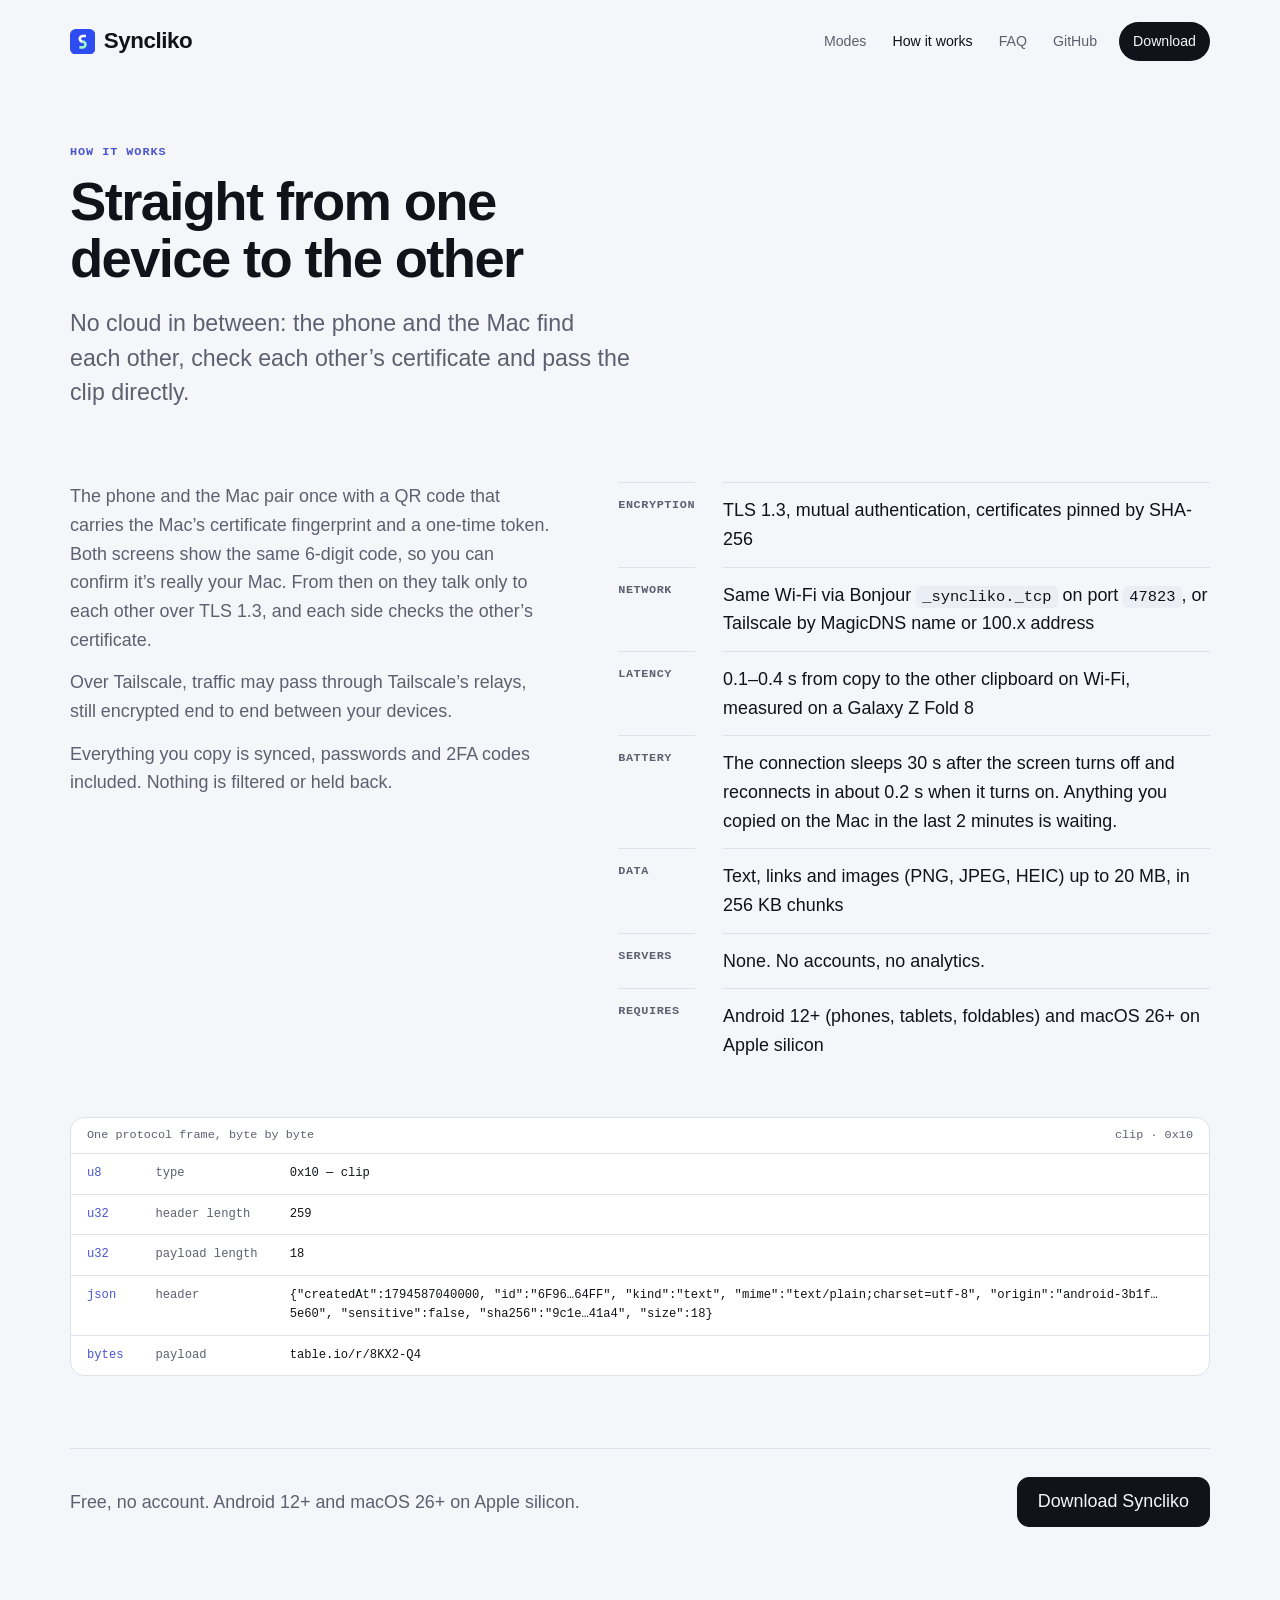
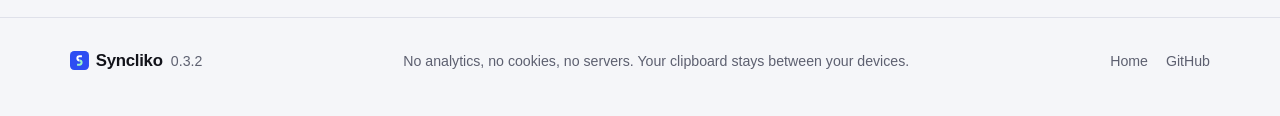
==== site/how-it-works.html @ 8a9c8b4b "Syncliko 0.3.2 A shared clipboard for an Android phone and a Mac, over Wi-Fi or Tailscale.  - macOS " ====
<!doctype html>
<html lang="en">
<head>
<meta charset="utf-8">
<meta name="viewport" content="width=device-width, initial-scale=1, viewport-fit=cover">
<title>How Syncliko works</title>
<meta name="claude:viewport-fit-sides" content="cover">
<meta name="description" content="How Syncliko connects an Android phone and a Mac: QR pairing, TLS 1.3 with pinned certificates, Bonjour or Tailscale, and what one clip looks like on the wire.">
<meta name="color-scheme" content="light dark">
<meta name="theme-color" content="#f5f6f9" media="(prefers-color-scheme: light)">
<meta name="theme-color" content="#0f1016" media="(prefers-color-scheme: dark)">
<link rel="icon" href="icon-32.png" sizes="32x32" type="image/png">
<link rel="apple-touch-icon" href="icon-180.png">
<link rel="canonical" href="https://kdanet.github.io/syncliko/how-it-works.html">
<meta property="og:type" content="website">
<meta property="og:title" content="How Syncliko works">
<meta property="og:image" content="https://kdanet.github.io/syncliko/icon-512.png">
<link rel="stylesheet" href="site.css">
<style>
/* The technical page: a title, prose beside a spec ledger, one decoded wire frame, and a way back. */
.page-head { padding-block: clamp(28px, 6vw, 64px) clamp(8px, 2vw, 16px); }
.page-head h1 { font: 800 clamp(2rem, 1.4rem + 2.6vw, 3.4rem)/1.06 var(--display); letter-spacing: -0.03em; margin: 0 0 18px; max-width: 18ch; text-wrap: balance; }
.page-head .lede { font-size: var(--step-1); line-height: 1.5; color: var(--muted); max-width: 46ch; margin: 0; text-wrap: pretty; }
.hood { padding-top: clamp(24px, 4vw, 48px); }
.top nav a[aria-current="page"] { color: var(--ink); }
/* How it works: prose and a spec ledger, then one decoded wire frame. */
.hood .grid { display: grid; grid-template-columns: minmax(0, 0.9fr) minmax(0, 1.1fr); gap: clamp(28px, 5vw, 64px); align-items: start; margin-top: 8px; }
@media (max-width: 920px) { .hood .grid { grid-template-columns: 1fr; } }
.hood .frame { margin-top: 44px; background: var(--raised); }
.frame { border: 1px solid var(--line); border-radius: var(--radius); background: var(--paper); overflow: hidden; min-width: 0; }
.frame-head { padding: 12px 16px; border-bottom: 1px solid var(--line); font: 500 0.74rem/1 var(--mono); color: var(--muted); display: flex; justify-content: space-between; gap: 12px; }
.frame-scroll { overflow-x: auto; }
.frame table { border-collapse: collapse; width: 100%; font: 400 0.76rem/1.6 var(--mono); min-width: 520px; }
.frame td { padding: 10px 16px; border-bottom: 1px solid var(--line); vertical-align: top; }
.frame tr:last-child td { border-bottom: 0; }
.frame td:first-child { color: var(--accent); white-space: nowrap; width: 1%; }
.frame td:nth-child(2) { color: var(--muted); white-space: nowrap; width: 1%; }
.frame .json { color: var(--ink); overflow-wrap: anywhere; }

.specs { margin: 0; display: grid; grid-template-columns: max-content minmax(0, 1fr); column-gap: 28px; }
.specs dt, .specs dd { padding-block: 13px; border-top: 1px solid var(--line); margin: 0; }
.specs dt { font: 600 0.74rem/1.6 var(--mono); color: var(--muted); text-transform: uppercase; letter-spacing: 0.05em; }
.specs dd { font-variant-numeric: tabular-nums; }
.specs code { font: 400 0.86em var(--mono); background: var(--code-bg); padding: 2px 6px; border-radius: 5px; }
@media (max-width: 520px) { .specs { grid-template-columns: 1fr; } .specs dd { border-top: 0; padding-top: 0; } }
.next { display: flex; flex-wrap: wrap; align-items: center; justify-content: space-between; gap: 16px 24px; margin-top: clamp(40px, 6vw, 72px); padding-top: 28px; border-top: 1px solid var(--line); }
.next p { margin: 0; color: var(--muted); }
</style>
</head>
<body>

<header class="top">
  <div class="wrap">
    <a class="brand" href="./"><svg class="brand-mark" viewBox="0 0 100 100" aria-hidden="true"><rect class="mark-tile" width="100" height="100" rx="22"/><g transform="translate(50 50) scale(0.8) translate(-50 -50)" fill="none" stroke-width="13"><path class="mark-a" d="M66 22H50A14 14 0 0 0 50 50"/><path class="mark-b" d="M50 50A14 14 0 0 1 50 78H34"/></g></svg>Syncliko</a>
    <nav aria-label="Main">
      <a href="./#modes">Modes</a>
      <a href="how-it-works.html" aria-current="page">How it works</a>
      <a href="./#faq">FAQ</a>
      <a href="https://github.com/kdanet/syncliko" rel="noopener">GitHub</a>
      <a class="nav-cta" href="./#install">Download</a>
    </nav>
  </div>
</header>

<main>
  <div class="page-head">
    <div class="wrap">
      <p class="eyebrow">How it works</p>
      <h1>Straight from one device to the other</h1>
      <p class="lede">No cloud in between: the phone and the Mac find each other, check each other’s certificate and pass the clip directly.</p>
    </div>
  </div>

  <section class="hood">
    <div class="wrap">
      <div class="grid">
        <div class="prose">
          <p>The phone and the Mac pair once with a QR code that carries the Mac’s certificate fingerprint and a one-time token. Both screens show the same 6-digit code, so you can confirm it’s really your Mac. From then on they talk only to each other over TLS 1.3, and each side checks the other’s certificate.</p>
          <p>Over Tailscale, traffic may pass through Tailscale’s relays, still encrypted end to end between your devices.</p>
          <p>Everything you copy is synced, passwords and 2FA codes included. Nothing is filtered or held back.</p>
        </div>
        <dl class="specs">
          <dt>Encryption</dt><dd>TLS 1.3, mutual authentication, certificates pinned by SHA-256</dd>
          <dt>Network</dt><dd>Same Wi-Fi via Bonjour <code>_syncliko._tcp</code> on port <code>47823</code>, or Tailscale by MagicDNS name or 100.x address</dd>
          <dt>Latency</dt><dd>0.1–0.4 s from copy to the other clipboard on Wi-Fi, measured on a Galaxy Z Fold 8</dd>
          <dt>Battery</dt><dd>The connection sleeps 30 s after the screen turns off and reconnects in about 0.2 s when it turns on. Anything you copied on the Mac in the last 2 minutes is waiting.</dd>
          <dt>Data</dt><dd>Text, links and images (PNG, JPEG, HEIC) up to 20 MB, in 256 KB chunks</dd>
          <dt>Servers</dt><dd>None. No accounts, no analytics.</dd>
          <dt>Requires</dt><dd>Android 12+ (phones, tablets, foldables) and macOS 26+ on Apple silicon</dd>
        </dl>
      </div>

      <div class="frame">
        <div class="frame-head"><span>One protocol frame, byte by byte</span><span>clip · 0x10</span></div>
        <div class="frame-scroll">
          <table>
            <caption class="sr-only">Fields of a clip frame</caption>
            <tr><td>u8</td><td>type</td><td class="json">0x10 — clip</td></tr>
            <tr><td>u32</td><td>header length</td><td class="json">259</td></tr>
            <tr><td>u32</td><td>payload length</td><td class="json">18</td></tr>
            <tr><td>json</td><td>header</td><td class="json">{"createdAt":1794587040000, "id":"6F96…64FF", "kind":"text", "mime":"text/plain;charset=utf-8", "origin":"android-3b1f…5e60", "sensitive":false, "sha256":"9c1e…41a4", "size":18}</td></tr>
            <tr><td>bytes</td><td>payload</td><td class="json">table.io/r/8KX2-Q4</td></tr>
          </table>
        </div>
      </div>

      <div class="next">
        <p>Free, no account. Android 12+ and macOS 26+ on Apple silicon.</p>
        <a class="btn primary" href="./#install">Download Syncliko</a>
      </div>
    </div>
  </section>
</main>

<footer>
  <div class="wrap">
    <span class="foot-brand"><svg class="brand-mark" viewBox="0 0 100 100" aria-hidden="true"><rect class="mark-tile" width="100" height="100" rx="22"/><g transform="translate(50 50) scale(0.8) translate(-50 -50)" fill="none" stroke-width="13"><path class="mark-a" d="M66 22H50A14 14 0 0 0 50 50"/><path class="mark-b" d="M50 50A14 14 0 0 1 50 78H34"/></g></svg>Syncliko<span class="foot-ver">0.3.2</span></span>
    <span>No analytics, no cookies, no servers. Your clipboard stays between your devices.</span>
    <span class="foot-links"><a class="foot-link" href="./">Home</a><a class="foot-link" href="https://github.com/kdanet/syncliko" rel="noopener">GitHub</a></span>
  </div>
</footer>

</body>
</html>
---- site/site.css ----
/* Shared by index.html and how-it-works.html: tokens, base type, the top bar, sections and the footer.
   Each page adds its own styles inline. Every colour is a token with light and dark values. */
:root {
  --paper: #f5f6f9;
  --ink: #12131a;
  --muted: #5d6070;
  --line: #dfe1ea;
  --raised: #ffffff;
  --accent: #4a56d1;          /* Syncliko indigo, used sparingly */
  --select: #c7d4ff;          /* text-selection highlight */
  --handle: #4a56d1;
  --signal: #16a34a;
  --code-bg: #eceef5;

  /* Native type: SF Pro on Apple devices, Roboto on Android, Segoe UI on Windows. */
  --display: -apple-system, BlinkMacSystemFont, "SF Pro Display", "Segoe UI", Roboto, "Helvetica Neue", Arial, sans-serif;
  --text: -apple-system, BlinkMacSystemFont, "SF Pro Text", "Segoe UI", Roboto, "Helvetica Neue", Arial, sans-serif;
  --mono: ui-monospace, "SF Mono", SFMono-Regular, Menlo, "Roboto Mono", Consolas, monospace;

  --step--1: clamp(0.82rem, 0.79rem + 0.12vw, 0.9rem);
  --step-0: clamp(1rem, 0.96rem + 0.2vw, 1.12rem);
  --step-1: clamp(1.2rem, 1.1rem + 0.45vw, 1.45rem);
  --step-2: clamp(1.5rem, 1.3rem + 1vw, 2.1rem);
  --step-4: clamp(2.5rem, 1.7rem + 3.4vw, 4.5rem);
  --radius: 14px;
}
@media (prefers-color-scheme: dark) {
  :root:not([data-theme="light"]) {
    --paper: #0f1016; --ink: #eceef6; --muted: #9a9db0; --line: #262836; --raised: #171823;
    --accent: #aab3ff; --select: #34408f; --handle: #8f9bff; --signal: #4ade80; --code-bg: #1b1d29;
    color-scheme: dark;
  }
}
:root[data-theme="dark"] {
  --paper: #0f1016; --ink: #eceef6; --muted: #9a9db0; --line: #262836; --raised: #171823;
  --accent: #aab3ff; --select: #34408f; --handle: #8f9bff; --signal: #4ade80; --code-bg: #1b1d29;
  color-scheme: dark;
}

* { box-sizing: border-box; }
html { -webkit-text-size-adjust: 100%; }
body {
  margin: 0;
  background: var(--paper);
  color: var(--ink);
  font: 400 var(--step-0)/1.6 var(--text);
  -webkit-font-smoothing: antialiased;
}
a { color: inherit; }
:focus-visible { outline: 2px solid var(--accent); outline-offset: 3px; border-radius: 6px; }


.wrap {
  width: 100%;
  max-width: 1180px;
  margin-inline: auto;
  padding-left: max(20px, env(safe-area-inset-left, 0px));
  padding-right: max(20px, env(safe-area-inset-right, 0px));
}

/* ---------- Top bar ---------- */
.top { padding-block: 22px; }
.top .wrap { display: flex; align-items: center; justify-content: space-between; gap: 16px; }
/* Logo: the S tile at about text height, then the name, like a Mac app's header. */
.brand { display: flex; align-items: center; gap: 0.38em; font: 600 1.4rem/1 var(--display); letter-spacing: -0.02em; text-decoration: none; }
/* The Syncliko mark (brand/mark.svg): the S, white over mint, on its cobalt tile. */
.brand-mark { display: block; flex: none; width: 1.13em; height: 1.13em; }
.mark-tile { fill: #2D4DF2; }
.mark-a { stroke: #FFFFFF; }
.mark-b { stroke: #9BF5C8; }
.top nav { display: flex; align-items: center; gap: 6px; }
.top nav a { text-decoration: none; color: var(--muted); padding: 8px 10px; border-radius: 8px; font-size: var(--step--1); }
.top nav a:hover { color: var(--ink); }
.top nav a.nav-cta { margin-left: 6px; padding: 8px 14px; border-radius: 999px; background: var(--ink); color: var(--paper); font-weight: 500; }
.top nav a.nav-cta:hover { opacity: 0.88; }
@media (max-width: 640px) { .top nav a:not(.nav-cta) { display: none; } }
.sr-only { position: absolute; width: 1px; height: 1px; padding: 0; margin: -1px; overflow: hidden; clip: rect(0 0 0 0); white-space: nowrap; border: 0; }

/* ---------- Sections ----------
   No hairline above every section: rhythm comes from spacing, and the technical section sits on a
   raised band. Eyebrows carry the accent so each section has a clear label. */
section { padding-block: clamp(48px, 7vw, 96px); }
section.band { background: var(--raised); box-shadow: 0 -1px 0 var(--line), 0 1px 0 var(--line); }
.eyebrow { font: 600 0.74rem/1 var(--mono); letter-spacing: 0.08em; text-transform: uppercase; color: var(--accent); margin: 0 0 14px; }
h2 { font: 700 var(--step-2)/1.12 var(--display); letter-spacing: -0.022em; margin: 0 0 14px; max-width: 24ch; text-wrap: balance; }
h3 { font: 600 var(--step-1)/1.25 var(--display); letter-spacing: -0.012em; margin: 0 0 6px; }
.prose { max-width: 62ch; color: var(--muted); margin: 0; }
.prose p { margin: 0 0 14px; }
.prose strong { color: var(--ink); font-weight: 600; }

footer { border-top: 1px solid var(--line); padding-block: 32px 44px; color: var(--muted); font-size: var(--step--1); }
footer .wrap { display: flex; justify-content: space-between; align-items: center; gap: 12px 16px; flex-wrap: wrap; }
.foot-brand { display: inline-flex; align-items: center; gap: 0.4em; color: var(--ink); font: 600 1.05rem/1 var(--display); letter-spacing: -0.015em; }
.foot-ver { margin-left: 0.1em; font: 400 var(--step--1)/1 var(--text); letter-spacing: 0; color: var(--muted); }
.foot-links { display: inline-flex; gap: 18px; }
.foot-link { color: var(--muted); text-decoration: none; }
.foot-link:hover { color: var(--ink); text-decoration: underline; text-underline-offset: 3px; }

/* Buttons */
.btn {
  display: inline-flex; align-items: center; gap: 10px;
  font: 500 var(--step-0)/1 var(--text);
  padding: 15px 20px; border-radius: 12px; text-decoration: none;
  border: 1px solid var(--line); background: var(--raised); color: var(--ink);
  transition: opacity .15s ease, border-color .15s ease;
}
.btn:hover { border-color: var(--muted); }
.btn.primary:hover { border-color: var(--ink); opacity: 0.88; }
.btn.primary { background: var(--ink); color: var(--paper); border-color: var(--ink); }
.btn small { font: 400 0.78rem/1 var(--mono); opacity: 0.65; }
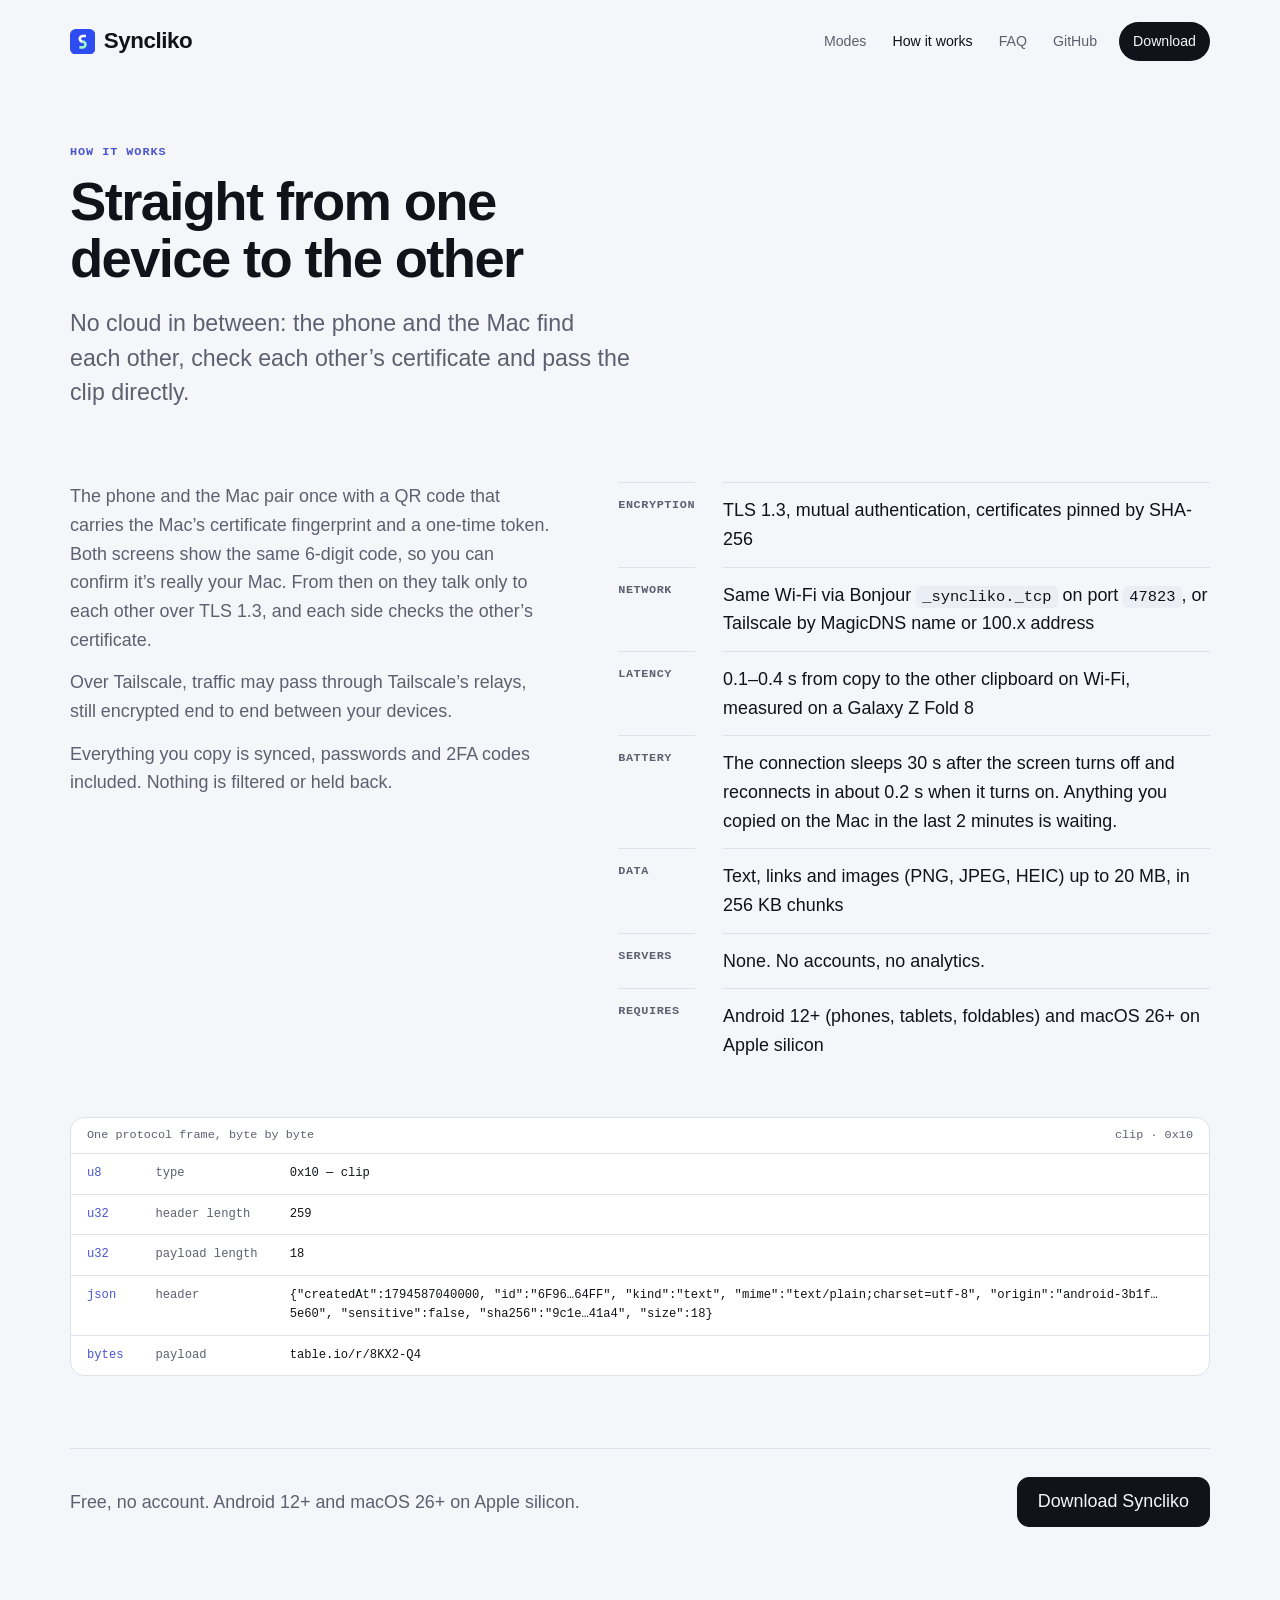
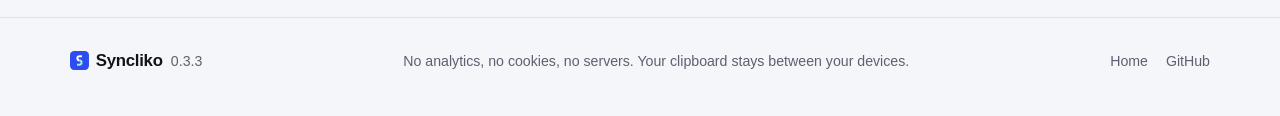
==== commit ab3f629b: "Syncliko 0.3.3 Co-Authored-By: Claude Opus 5.5 <noreply@anthropic.com>" ====
--- a/site/how-it-works.html
+++ b/site/how-it-works.html
@@ -114,7 +114,7 @@
 
 <footer>
   <div class="wrap">
-    <span class="foot-brand"><svg class="brand-mark" viewBox="0 0 100 100" aria-hidden="true"><rect class="mark-tile" width="100" height="100" rx="22"/><g transform="translate(50 50) scale(0.8) translate(-50 -50)" fill="none" stroke-width="13"><path class="mark-a" d="M66 22H50A14 14 0 0 0 50 50"/><path class="mark-b" d="M50 50A14 14 0 0 1 50 78H34"/></g></svg>Syncliko<span class="foot-ver">0.3.2</span></span>
+    <span class="foot-brand"><svg class="brand-mark" viewBox="0 0 100 100" aria-hidden="true"><rect class="mark-tile" width="100" height="100" rx="22"/><g transform="translate(50 50) scale(0.8) translate(-50 -50)" fill="none" stroke-width="13"><path class="mark-a" d="M66 22H50A14 14 0 0 0 50 50"/><path class="mark-b" d="M50 50A14 14 0 0 1 50 78H34"/></g></svg>Syncliko<span class="foot-ver">0.3.3</span></span>
     <span>No analytics, no cookies, no servers. Your clipboard stays between your devices.</span>
     <span class="foot-links"><a class="foot-link" href="./">Home</a><a class="foot-link" href="https://github.com/kdanet/syncliko" rel="noopener">GitHub</a></span>
   </div>
--- a/site/site.css
+++ b/site/site.css
@@ -38,6 +38,8 @@
 }
 
 * { box-sizing: border-box; }
+/* `hidden` must win over any display a component sets (the scene shows and hides parts with it). */
+[hidden] { display: none !important; }
 html { -webkit-text-size-adjust: 100%; }
 body {
   margin: 0;
@@ -107,4 +109,9 @@
 .btn:hover { border-color: var(--muted); }
 .btn.primary:hover { border-color: var(--ink); opacity: 0.88; }
 .btn.primary { background: var(--ink); color: var(--paper); border-color: var(--ink); }
-.btn small { font: 400 0.78rem/1 var(--mono); opacity: 0.65; }
+/* Platform icons in download buttons. The Mac one is the Apple glyph; where the font lacks it, the page's
+   script shows a laptop instead. The SVGs also carry width and height, so they stay small without this file. */
+.btn .os-icon { flex: none; width: 1.2em; height: 1.2em; display: block; }
+.btn .apple { width: auto; height: auto; font: 400 1.25em/0.8 -apple-system, BlinkMacSystemFont, sans-serif; transform: translateY(-0.06em); }
+.btn .android { width: 1.5em; height: 0.92em; }
+
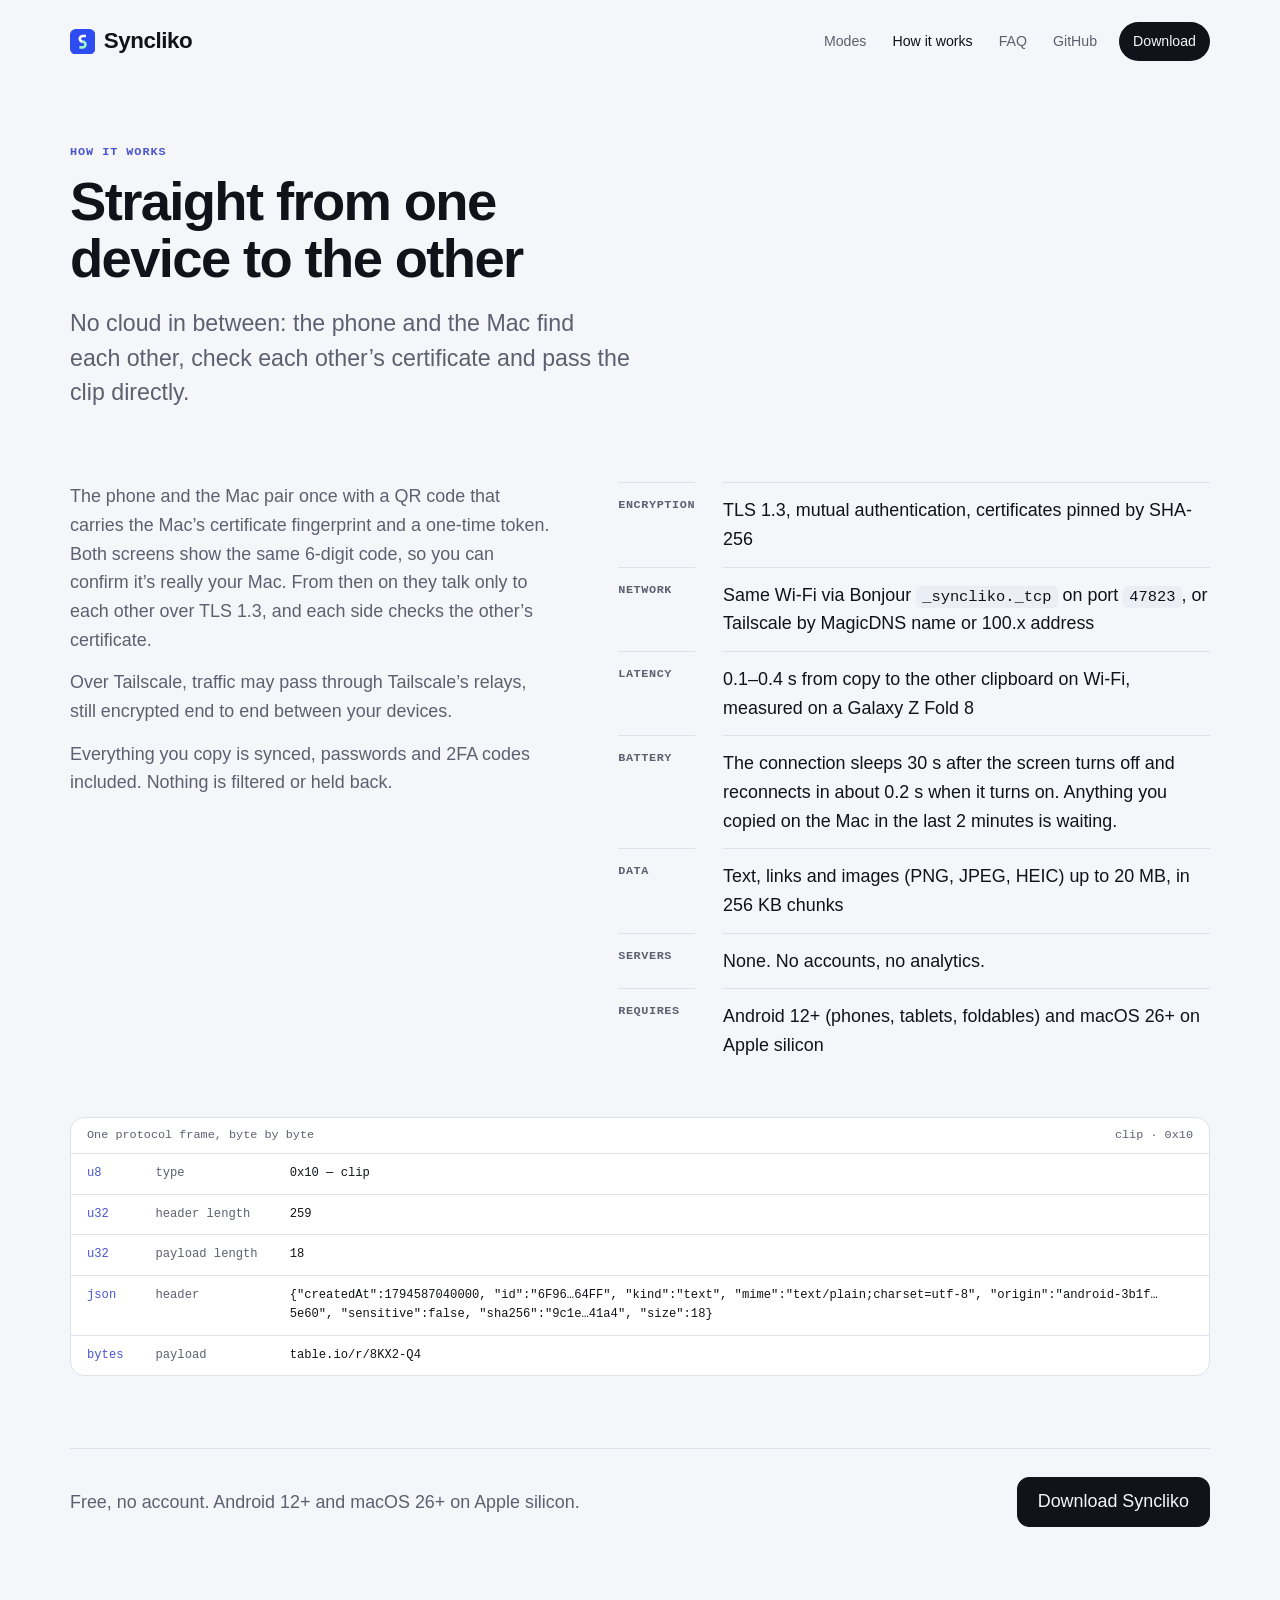
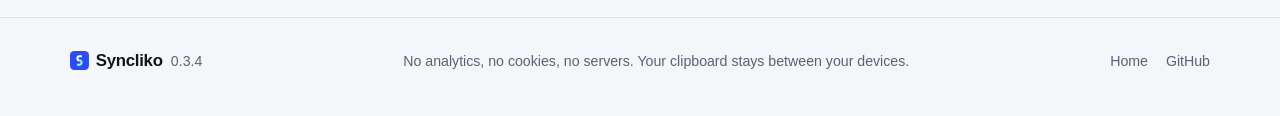
==== commit e4849cf6: "Syncliko 0.3.4 Co-Authored-By: Claude Opus 5.5 <noreply@anthropic.com>" ====
--- a/site/how-it-works.html
+++ b/site/how-it-works.html
@@ -114,7 +114,7 @@
 
 <footer>
   <div class="wrap">
-    <span class="foot-brand"><svg class="brand-mark" viewBox="0 0 100 100" aria-hidden="true"><rect class="mark-tile" width="100" height="100" rx="22"/><g transform="translate(50 50) scale(0.8) translate(-50 -50)" fill="none" stroke-width="13"><path class="mark-a" d="M66 22H50A14 14 0 0 0 50 50"/><path class="mark-b" d="M50 50A14 14 0 0 1 50 78H34"/></g></svg>Syncliko<span class="foot-ver">0.3.3</span></span>
+    <span class="foot-brand"><svg class="brand-mark" viewBox="0 0 100 100" aria-hidden="true"><rect class="mark-tile" width="100" height="100" rx="22"/><g transform="translate(50 50) scale(0.8) translate(-50 -50)" fill="none" stroke-width="13"><path class="mark-a" d="M66 22H50A14 14 0 0 0 50 50"/><path class="mark-b" d="M50 50A14 14 0 0 1 50 78H34"/></g></svg>Syncliko<span class="foot-ver">0.3.4</span></span>
     <span>No analytics, no cookies, no servers. Your clipboard stays between your devices.</span>
     <span class="foot-links"><a class="foot-link" href="./">Home</a><a class="foot-link" href="https://github.com/kdanet/syncliko" rel="noopener">GitHub</a></span>
   </div>
